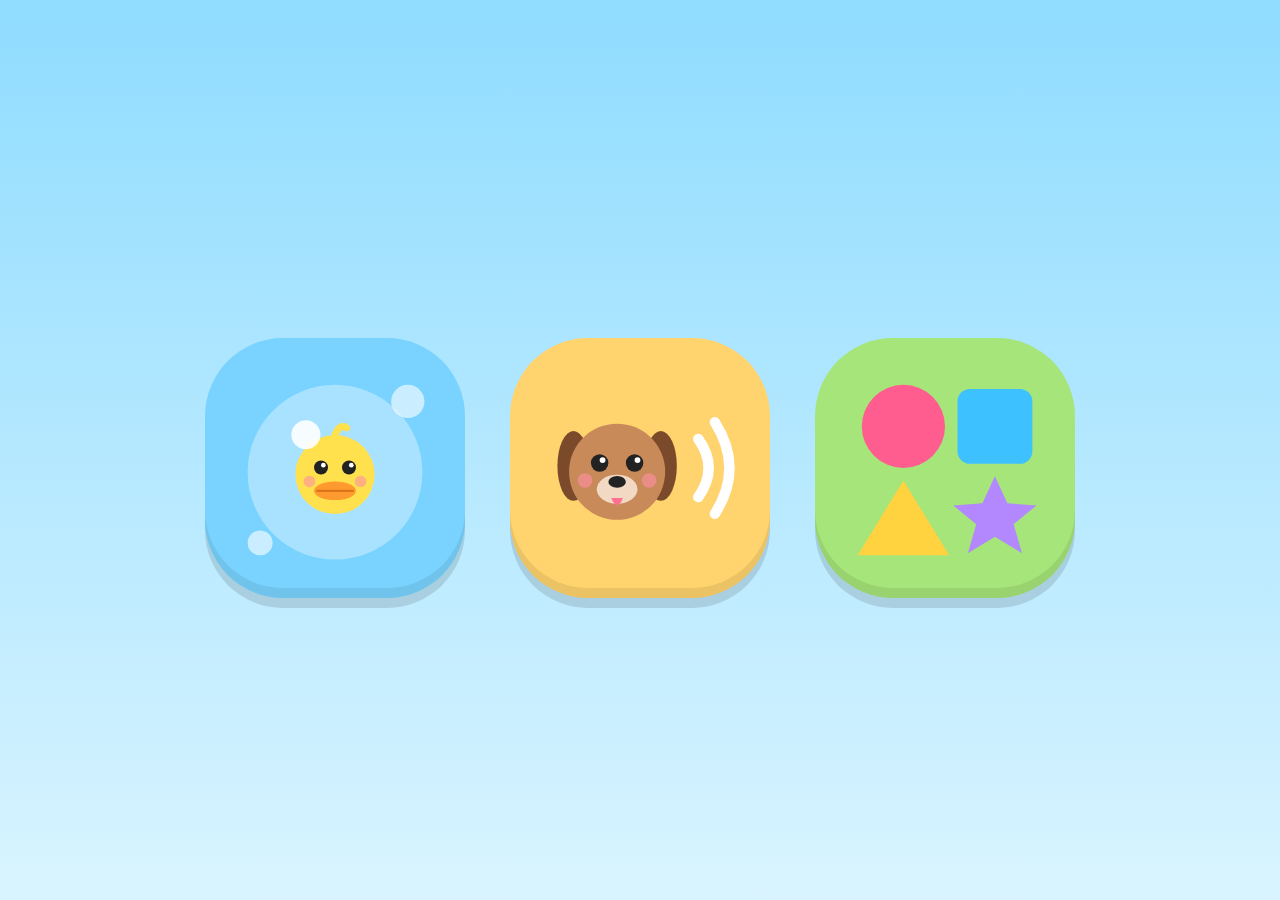
==== bubble-zoo/index.html @ 2336537b "Add Bubble Zoo toddler game" ====
<!DOCTYPE html>
<html lang="en">
<head>
<meta charset="utf-8">
<meta name="viewport" content="width=device-width, initial-scale=1, maximum-scale=1, user-scalable=no, viewport-fit=cover">
<meta name="apple-mobile-web-app-capable" content="yes">
<meta name="mobile-web-app-capable" content="yes">
<meta name="apple-mobile-web-app-status-bar-style" content="black-translucent">
<meta name="apple-mobile-web-app-title" content="Bubble Zoo">
<meta name="theme-color" content="#7ad3ff">
<meta name="format-detection" content="telephone=no">
<title>Bubble Zoo</title>
<link rel="manifest" href="manifest.webmanifest">
<link rel="icon" href="icons/icon.svg" type="image/svg+xml">
<link rel="stylesheet" href="style.css">
</head>
<body>
<div id="app">
  <section id="home" class="screen active">
    <div class="title" aria-label="Bubble Zoo"></div>
    <div class="menu">
      <button class="tile" data-go="bubbles" aria-label="Bubble Pop" style="--c:#7ad3ff"></button>
      <button class="tile" data-go="sounds" aria-label="Animal Sounds" style="--c:#ffd36e"></button>
      <button class="tile" data-go="shapes" aria-label="Colors and Shapes" style="--c:#a6e57a"></button>
    </div>
  </section>
  <section id="bubbles" class="screen"><div class="stage" id="bubbleStage"></div></section>
  <section id="sounds" class="screen"><div class="grid" id="animalGrid"></div></section>
  <section id="shapes" class="screen"><div class="shapeStage" id="shapeStage"></div></section>
  <button id="homeBtn" aria-label="Home (press and hold)">
    <svg viewBox="0 0 60 60"><circle class="ringBg" cx="30" cy="30" r="26"/><circle class="ring" cx="30" cy="30" r="26"/>
    <path d="M18 31 L30 20 L42 31 M22 29 V41 H38 V29" fill="none" stroke="#fff" stroke-width="4" stroke-linecap="round" stroke-linejoin="round"/></svg>
  </button>
  <canvas id="fx"></canvas>
</div>
<script src="app.js"></script>
</body>
</html>
---- bubble-zoo/style.css ----
*{box-sizing:border-box;-webkit-tap-highlight-color:transparent;-webkit-user-select:none;user-select:none;-webkit-touch-callout:none}
html,body{margin:0;height:100%;overflow:hidden;overscroll-behavior:none;touch-action:none;position:fixed;inset:0;font-family:-apple-system,system-ui,sans-serif}
body{background:linear-gradient(#8fdcff,#d9f4ff)}
#app{position:absolute;inset:0;padding:env(safe-area-inset-top) env(safe-area-inset-right) env(safe-area-inset-bottom) env(safe-area-inset-left)}
.screen{position:absolute;inset:env(safe-area-inset-top) env(safe-area-inset-right) env(safe-area-inset-bottom) env(safe-area-inset-left);display:none}
.screen.active{display:flex}
button{border:0;background:none;padding:0;font:inherit;cursor:pointer;touch-action:manipulation}
#home{flex-direction:column;align-items:center;justify-content:center;gap:4vmin}
.title{font-size:0;width:0;height:0}
.menu{display:flex;flex-wrap:wrap;gap:5vmin;justify-content:center;align-items:center;width:100%;height:100%;padding:4vmin}
@media (orientation:portrait){.menu{flex-direction:column}}
.tile{width:min(38vmin,40vh,260px);height:min(38vmin,40vh,260px);min-width:120px;min-height:120px;border-radius:30%;background:var(--c);box-shadow:0 10px 0 rgba(0,0,0,.12),inset 0 -10px 0 rgba(0,0,0,.08);animation:bob 3s ease-in-out infinite;display:flex;align-items:center;justify-content:center;transition:transform .15s}
.tile:nth-child(2){animation-delay:-1s}.tile:nth-child(3){animation-delay:-2s}
.tile:active{transform:scale(.92)}
.tile svg{width:80%;height:80%}
@keyframes bob{50%{translate:0 -8px}}
#homeBtn{position:fixed;top:calc(env(safe-area-inset-top) + 10px);left:calc(env(safe-area-inset-left) + 10px);width:60px;height:60px;display:none;z-index:20;opacity:.75}
#homeBtn.show{display:block}
#homeBtn svg{width:100%;height:100%}
.ringBg{fill:rgba(0,0,0,.25)}
.ring{fill:none;stroke:#fff;stroke-width:5;stroke-dasharray:163.4;stroke-dashoffset:163.4;transform:rotate(-90deg);transform-origin:center}
#homeBtn.hold .ring{transition:stroke-dashoffset 1.5s linear;stroke-dashoffset:0}
.stage{position:absolute;inset:0;overflow:hidden}
.bubble{position:absolute;border-radius:50%;will-change:transform;display:flex;align-items:center;justify-content:center}
.bubble .glass{position:absolute;inset:0;border-radius:50%;background:radial-gradient(circle at 30% 28%,rgba(255,255,255,.95) 0 8%,rgba(255,255,255,.25) 9% 30%,transparent 60%),radial-gradient(circle,transparent 58%,var(--c) 100%);border:4px solid rgba(255,255,255,.7)}
.bubble svg{width:72%;height:72%;position:relative}
.bubble.pop{animation:pop .25s ease-out forwards}
@keyframes pop{to{transform:var(--t) scale(1.6);opacity:0}}
.grid{display:grid;grid-template-columns:repeat(2,1fr);gap:3vmin;width:100%;height:100%;padding:80px 4vmin 4vmin}
@media (orientation:landscape){.grid{grid-template-columns:repeat(4,1fr);padding:4vmin 4vmin 4vmin 84px}}
.animal{border-radius:28px;background:var(--c);box-shadow:0 8px 0 rgba(0,0,0,.1);display:flex;align-items:center;justify-content:center;min-height:100px}
.animal svg{width:min(85%,85%);height:85%}
.animal.bounce svg{animation:bounce .6s cubic-bezier(.3,1.6,.5,1)}
@keyframes bounce{0%{transform:scale(1)}30%{transform:scale(1.25,.8)}60%{transform:scale(.9,1.15) translateY(-12%)}100%{transform:scale(1)}}
.shapeStage{position:absolute;inset:0}
.slot,.piece{position:absolute;width:150px;height:150px}
.slot svg,.piece svg{width:100%;height:100%;overflow:visible}
.piece{z-index:5;touch-action:none;filter:drop-shadow(0 8px 0 rgba(0,0,0,.15))}
.piece.dragging{transform:scale(1.12)}
.piece.snap{transition:left .25s ease,top .25s ease}
.slot.done svg{animation:bounce .6s}
#fx{position:fixed;inset:0;width:100%;height:100%;pointer-events:none;z-index:30}
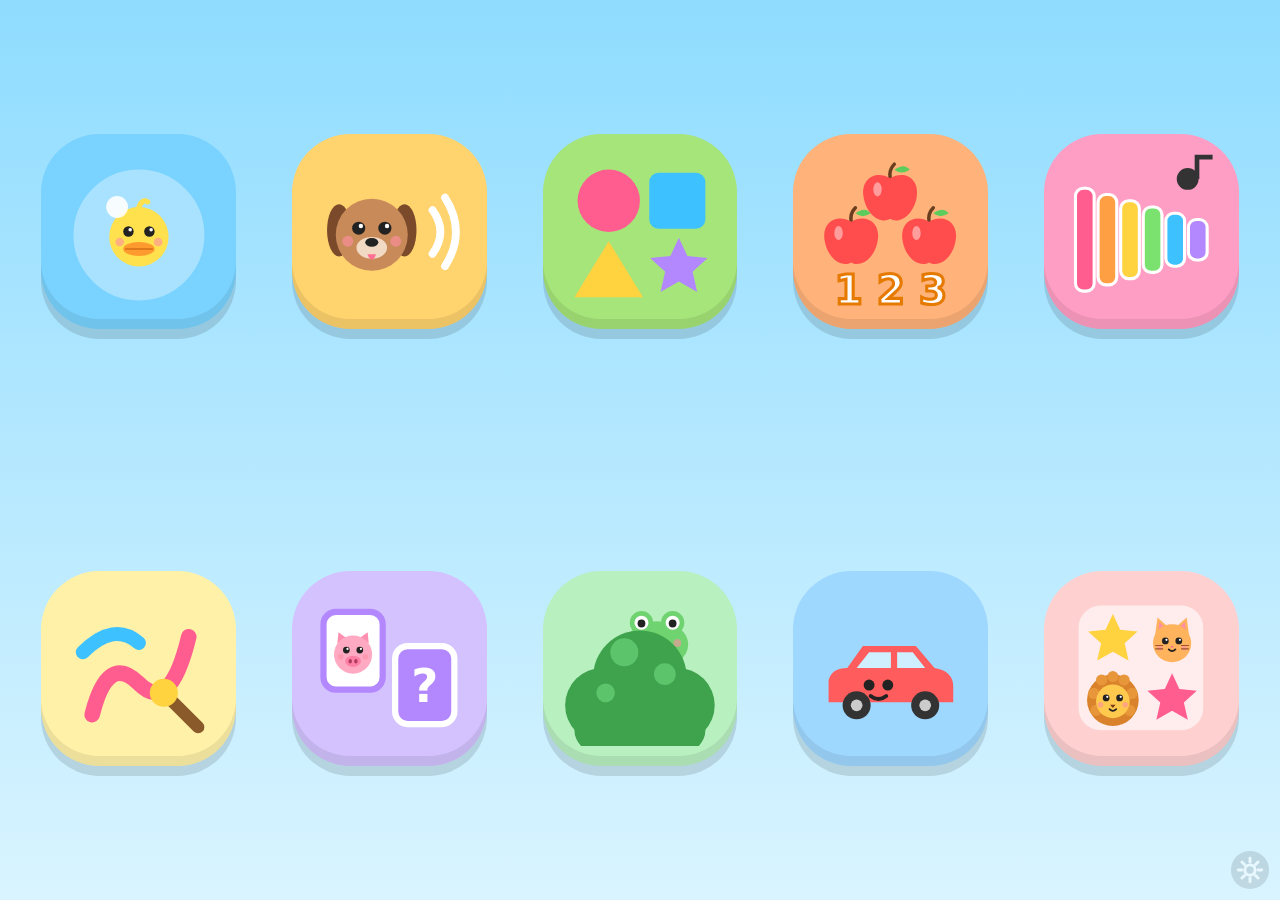
==== commit 97af18d0: "Bubble Zoo v2: counting, xylophone, painting, memory, peekaboo, vehicles, sticker book, parent setti" ====
--- a/bubble-zoo/index.html
+++ b/bubble-zoo/index.html
@@ -12,27 +12,60 @@
 <title>Bubble Zoo</title>
 <link rel="manifest" href="manifest.webmanifest">
 <link rel="icon" href="icons/icon.svg" type="image/svg+xml">
-<link rel="stylesheet" href="style.css">
+<link rel="stylesheet" href="style.css?v=2">
 </head>
 <body>
 <div id="app">
   <section id="home" class="screen active">
-    <div class="title" aria-label="Bubble Zoo"></div>
     <div class="menu">
       <button class="tile" data-go="bubbles" aria-label="Bubble Pop" style="--c:#7ad3ff"></button>
       <button class="tile" data-go="sounds" aria-label="Animal Sounds" style="--c:#ffd36e"></button>
       <button class="tile" data-go="shapes" aria-label="Colors and Shapes" style="--c:#a6e57a"></button>
+      <button class="tile" data-go="count" aria-label="Counting" style="--c:#ffb27a"></button>
+      <button class="tile" data-go="music" aria-label="Xylophone" style="--c:#ff9ec4"></button>
+      <button class="tile" data-go="paint" aria-label="Finger Paint" style="--c:#fff2a8"></button>
+      <button class="tile" data-go="memory" aria-label="Memory Match" style="--c:#d4c2ff"></button>
+      <button class="tile" data-go="peek" aria-label="Peekaboo" style="--c:#b8f0c0"></button>
+      <button class="tile" data-go="vehicles" aria-label="Vehicles" style="--c:#9fd8ff"></button>
+      <button class="tile" data-go="stickers" aria-label="Sticker Book" style="--c:#ffd0d0"></button>
     </div>
+    <button id="gearBtn" aria-label="Parent settings (press and hold)">
+      <svg viewBox="0 0 60 60"><circle class="ringBg" cx="30" cy="30" r="26"/><circle class="ring" cx="30" cy="30" r="26"/>
+      <g fill="none" stroke="#fff" stroke-width="4" stroke-linecap="round"><circle cx="30" cy="30" r="7"/><path d="M30 14v5M30 41v5M14 30h5M41 30h5M19 19l3.5 3.5M37.5 37.5L41 41M41 19l-3.5 3.5M22.5 37.5L19 41"/></g></svg>
+    </button>
   </section>
   <section id="bubbles" class="screen"><div class="stage" id="bubbleStage"></div></section>
   <section id="sounds" class="screen"><div class="grid" id="animalGrid"></div></section>
+  <section id="vehicles" class="screen"><div class="grid g6" id="vehicleGrid"></div></section>
   <section id="shapes" class="screen"><div class="shapeStage" id="shapeStage"></div></section>
+  <section id="count" class="screen"><div id="countNum" class="countNum"></div><div id="countStage" class="countStage"></div></section>
+  <section id="music" class="screen"><div id="keys" class="keys"></div>
+    <button id="songBtn" aria-label="Play a song"><svg viewBox="0 0 100 100"><circle cx="50" cy="50" r="46" fill="#ff5d8f"/><path d="M38 28 L74 50 L38 72Z" fill="#fff"/></svg></button></section>
+  <section id="paint" class="screen"><canvas id="paintCanvas"></canvas><div id="palette" class="palette"></div></section>
+  <section id="memory" class="screen"><div id="memGrid" class="memGrid"></div></section>
+  <section id="peek" class="screen"><div id="peekStage" class="peekStage"></div></section>
+  <section id="stickers" class="screen"><div id="stickerBook" class="stickerBook"></div></section>
   <button id="homeBtn" aria-label="Home (press and hold)">
     <svg viewBox="0 0 60 60"><circle class="ringBg" cx="30" cy="30" r="26"/><circle class="ring" cx="30" cy="30" r="26"/>
     <path d="M18 31 L30 20 L42 31 M22 29 V41 H38 V29" fill="none" stroke="#fff" stroke-width="4" stroke-linecap="round" stroke-linejoin="round"/></svg>
   </button>
+  <div id="toast"></div>
   <canvas id="fx"></canvas>
+  <div id="settings">
+    <div class="panel">
+      <h2>Parent settings</h2>
+      <label>Volume <input type="range" id="setVol" min="0" max="100"></label>
+      <label class="row">Spoken words <input type="checkbox" id="setVoice"></label>
+      <label>Language for spoken words
+        <select id="setLang"><option value="en">English</option><option value="ar">العربية (Arabic)</option><option value="de">Deutsch (German)</option></select></label>
+      <button id="setTest" class="pbtn">Test sound</button>
+      <button id="setResetLv" class="pbtn light">Reset difficulty to easy</button>
+      <button id="setResetSt" class="pbtn light">Clear sticker book</button>
+      <p class="hint">Levels get harder on their own as your child succeeds. Arabic and German use the voices installed on the iPhone (Settings → Accessibility → Spoken Content → Voices).</p>
+      <button id="setClose" class="pbtn">Done</button>
+    </div>
+  </div>
 </div>
-<script src="app.js"></script>
+<script src="app.js?v=2"></script>
 </body>
 </html>
--- a/bubble-zoo/style.css
+++ b/bubble-zoo/style.css
@@ -6,11 +6,10 @@
 .screen.active{display:flex}
 button{border:0;background:none;padding:0;font:inherit;cursor:pointer;touch-action:manipulation}
 #home{flex-direction:column;align-items:center;justify-content:center;gap:4vmin}
-.title{font-size:0;width:0;height:0}
-.menu{display:flex;flex-wrap:wrap;gap:5vmin;justify-content:center;align-items:center;width:100%;height:100%;padding:4vmin}
-@media (orientation:portrait){.menu{flex-direction:column}}
-.tile{width:min(38vmin,40vh,260px);height:min(38vmin,40vh,260px);min-width:120px;min-height:120px;border-radius:30%;background:var(--c);box-shadow:0 10px 0 rgba(0,0,0,.12),inset 0 -10px 0 rgba(0,0,0,.08);animation:bob 3s ease-in-out infinite;display:flex;align-items:center;justify-content:center;transition:transform .15s}
-.tile:nth-child(2){animation-delay:-1s}.tile:nth-child(3){animation-delay:-2s}
+.menu{--ts:min(calc((100vw - 34vmin) / 5),calc((100vh - 14vmin) / 2),220px);display:grid;grid-template-columns:repeat(5,1fr);gap:3vmin;width:100%;height:100%;padding:3vmin 3vmin 3vmin 3vmin;grid-template-rows:repeat(2,1fr);place-items:center}
+@media (orientation:portrait){.menu{grid-template-columns:repeat(2,1fr);grid-template-rows:repeat(5,1fr);--ts:min(calc((100vw - 16vmin) / 2),calc((100vh - 40vmin) / 5),220px);padding:4vmin 4vmin 12vmin}}
+.tile{width:var(--ts);height:var(--ts);border-radius:30%;background:var(--c);box-shadow:0 10px 0 rgba(0,0,0,.12),inset 0 -10px 0 rgba(0,0,0,.08);animation:bob 3s ease-in-out infinite;display:flex;align-items:center;justify-content:center;transition:transform .15s}
+.tile:nth-child(3n+2){animation-delay:-1s}.tile:nth-child(3n){animation-delay:-2s}
 .tile:active{transform:scale(.92)}
 .tile svg{width:80%;height:80%}
 @keyframes bob{50%{translate:0 -8px}}
@@ -40,3 +39,93 @@
 .piece.snap{transition:left .25s ease,top .25s ease}
 .slot.done svg{animation:bounce .6s}
 #fx{position:fixed;inset:0;width:100%;height:100%;pointer-events:none;z-index:30}
+
+#gearBtn{position:absolute;right:8px;bottom:8px;width:44px;height:44px;opacity:.45;z-index:5}
+#gearBtn svg{width:100%;height:100%}
+#gearBtn.hold .ring{transition:stroke-dashoffset 1.5s linear;stroke-dashoffset:0}
+.grid.g6{grid-template-columns:repeat(2,1fr)}
+@media (orientation:landscape){.grid.g6{grid-template-columns:repeat(3,1fr)}}
+/* counting */
+#count{flex-direction:column;align-items:center}
+.countNum{height:24vh;min-height:90px;font-size:min(22vh,30vw);font-weight:900;color:#fff;-webkit-text-stroke:4px #ff8a3d;line-height:1;margin-top:8px;text-shadow:0 6px 0 rgba(0,0,0,.12)}
+.countNum.pulse{animation:bounce .5s}
+.countStage{flex:1;width:100%;display:grid;gap:2vmin;padding:2vmin 4vmin 4vmin 76px;place-items:center}
+.cItem{width:100%;height:100%;max-width:160px;max-height:160px;animation:popin .4s cubic-bezier(.3,1.6,.5,1) backwards;position:relative}
+.cItem svg{width:100%;height:100%}
+.cItem.on{animation:bounce .5s;filter:drop-shadow(0 0 10px #fff)}
+.cItem.on::after{content:attr(data-n);position:absolute;right:0;top:0;background:#ff8a3d;color:#fff;font-weight:900;font-size:22px;border-radius:50%;width:36px;height:36px;display:flex;align-items:center;justify-content:center;border:3px solid #fff}
+@keyframes popin{from{transform:scale(0)}}
+/* xylophone */
+#music{align-items:center;justify-content:center}
+.keys{display:flex;gap:1.6vmin;align-items:center;justify-content:center;width:100%;height:100%;padding:76px 3vmin 3vmin}
+@media (orientation:landscape){.keys{padding:3vmin 3vmin 3vmin 80px}}
+.key{flex:1;height:var(--h);max-width:110px;border-radius:18px;background:var(--c);box-shadow:inset 0 -10px 0 rgba(0,0,0,.15),0 8px 0 rgba(0,0,0,.12);display:flex;flex-direction:column;align-items:center;justify-content:space-between;padding:10px 0}
+.key svg{width:85%;max-height:40%}
+.peg{width:12px;height:12px;border-radius:50%;background:rgba(255,255,255,.8)}
+.key.hit{animation:keyhit .35s}
+@keyframes keyhit{40%{transform:scale(.94) translateY(6px);filter:brightness(1.25)}}
+#songBtn{position:absolute;right:12px;top:10px;width:64px;height:64px}
+#songBtn svg{width:100%;height:100%}
+/* paint */
+#paint{flex-direction:column}
+#paintCanvas{flex:1;width:calc(100% - 16px);margin:76px 8px 0;border-radius:24px;background:#fff;touch-action:none;box-shadow:0 6px 0 rgba(0,0,0,.1);transition:opacity .3s}
+#paintCanvas.wipe{opacity:0}
+@media (orientation:landscape){#paintCanvas{margin:8px 8px 0 80px;width:calc(100% - 88px)}}
+.palette{display:flex;flex-wrap:wrap;gap:8px;justify-content:center;align-items:center;padding:10px}
+.swatch{width:52px;height:52px;border-radius:50%;border:4px solid #fff;box-shadow:0 3px 0 rgba(0,0,0,.15)}
+.swatch.sel{transform:scale(1.2);box-shadow:0 0 0 4px #333}
+.brush{width:52px;height:52px;border-radius:14px;background:#fff;display:flex;align-items:center;justify-content:center}
+.brush i{display:block;border-radius:50%;background:#555}
+.brush.sel{box-shadow:0 0 0 4px #333}
+.clear{width:64px;height:52px;border-radius:14px;background:#ff6b6b}
+.clear svg{width:100%;height:100%}
+/* memory */
+#memory{align-items:center;justify-content:center}
+.memGrid{display:grid;gap:3vmin;width:100%;height:100%;padding:80px 5vmin 5vmin;perspective:800px}
+@media (orientation:landscape){.memGrid{padding:4vmin 4vmin 4vmin 84px}}
+.card{position:relative;transform-style:preserve-3d;transition:transform .45s;animation:popin .4s backwards}
+.card.up{transform:rotateY(180deg)}
+.card .face{position:absolute;inset:0;border-radius:22px;backface-visibility:hidden;-webkit-backface-visibility:hidden;display:flex;align-items:center;justify-content:center;box-shadow:0 6px 0 rgba(0,0,0,.12)}
+.card .back{background:linear-gradient(135deg,#b388ff,#7b5cff);border:5px solid #fff}
+.card .front{background:var(--c);transform:rotateY(180deg);border:5px solid #fff}
+.card .face svg{width:80%;height:80%}
+.card.got .front{box-shadow:0 0 0 6px #ffd23f,0 6px 0 rgba(0,0,0,.12)}
+.card.got .front svg{animation:bounce .6s}
+/* peekaboo */
+#peek{background:linear-gradient(#8fdcff 55%,#9be08a 55%)}
+.peekStage{display:flex;flex-wrap:wrap;align-items:flex-end;justify-content:center;gap:2vmin;width:100%;height:100%;padding:90px 3vmin 6vmin;align-content:flex-end}
+.bush{position:relative;width:min(42vw,30vh,200px);aspect-ratio:1}
+@media (orientation:landscape){.bush{width:min(18vw,40vh,200px)}}
+.leaf,.hider{position:absolute;inset:0}
+.leaf svg,.hider svg{width:100%;height:100%}
+.hider{transform:translateY(4%) scale(.55);transition:transform .5s cubic-bezier(.3,1.6,.5,1)}
+.bush.found .hider{transform:translateY(-55%) scale(1)}
+.bush.found .leaf{animation:shake .5s}
+.bush.shake .leaf{animation:shake .5s}
+@keyframes shake{20%{transform:rotate(-6deg)}40%{transform:rotate(6deg)}60%{transform:rotate(-4deg)}80%{transform:rotate(3deg)}}
+/* stickers */
+#stickers{overflow:hidden}
+.stickerBook{display:grid;grid-template-columns:repeat(auto-fill,minmax(82px,1fr));gap:12px;width:100%;height:100%;padding:80px 12px 12px;overflow-y:auto;align-content:start;touch-action:pan-y}
+@media (orientation:landscape){.stickerBook{padding:12px 12px 12px 84px}}
+.stk{aspect-ratio:1;border-radius:20px;background:rgba(255,255,255,.5);border:4px dashed rgba(255,255,255,.9);display:flex;align-items:center;justify-content:center}
+.stk svg{width:80%;height:80%;filter:grayscale(1) brightness(1.6) opacity(.35)}
+.stk.have{background:#fff;border:4px solid #ffd23f;box-shadow:0 5px 0 rgba(0,0,0,.1)}
+.stk.have svg{filter:none}
+.stk.wig svg{animation:bounce .6s}
+#toast{position:fixed;left:50%;top:40%;width:180px;height:180px;margin:-90px 0 0 -90px;background:#fff;border-radius:50%;border:8px solid #ffd23f;z-index:40;pointer-events:none;display:flex;align-items:center;justify-content:center;transform:scale(0);opacity:0}
+#toast svg{width:70%;height:70%}
+#toast.show{animation:toast 2.2s ease forwards}
+@keyframes toast{0%{transform:scale(0) rotate(-30deg);opacity:1}15%{transform:scale(1.15) rotate(8deg);opacity:1}25%{transform:scale(1) rotate(0)}80%{transform:scale(1);opacity:1;top:40%}100%{transform:scale(.3);opacity:0;top:90%}}
+/* settings */
+#settings{position:fixed;inset:0;background:rgba(0,0,0,.45);z-index:50;display:none;align-items:center;justify-content:center;touch-action:auto}
+#settings.open{display:flex}
+.panel{background:#fff;border-radius:20px;padding:20px;width:min(92vw,420px);max-height:90vh;overflow-y:auto;display:flex;flex-direction:column;gap:12px;font-size:16px;color:#222;-webkit-user-select:auto;user-select:auto}
+.panel h2{margin:0 0 4px;font-size:20px}
+.panel label{display:flex;flex-direction:column;gap:6px}
+.panel label.row{flex-direction:row;justify-content:space-between;align-items:center}
+.panel input[type=range]{width:100%}
+.panel input[type=checkbox]{width:26px;height:26px}
+.panel select{font-size:16px;padding:8px;border-radius:10px}
+.pbtn{background:#3e8bff;color:#fff;border-radius:12px;padding:12px;font-weight:700}
+.pbtn.light{background:#eef3ff;color:#3e5bb8}
+.hint{font-size:13px;color:#666;margin:0}
